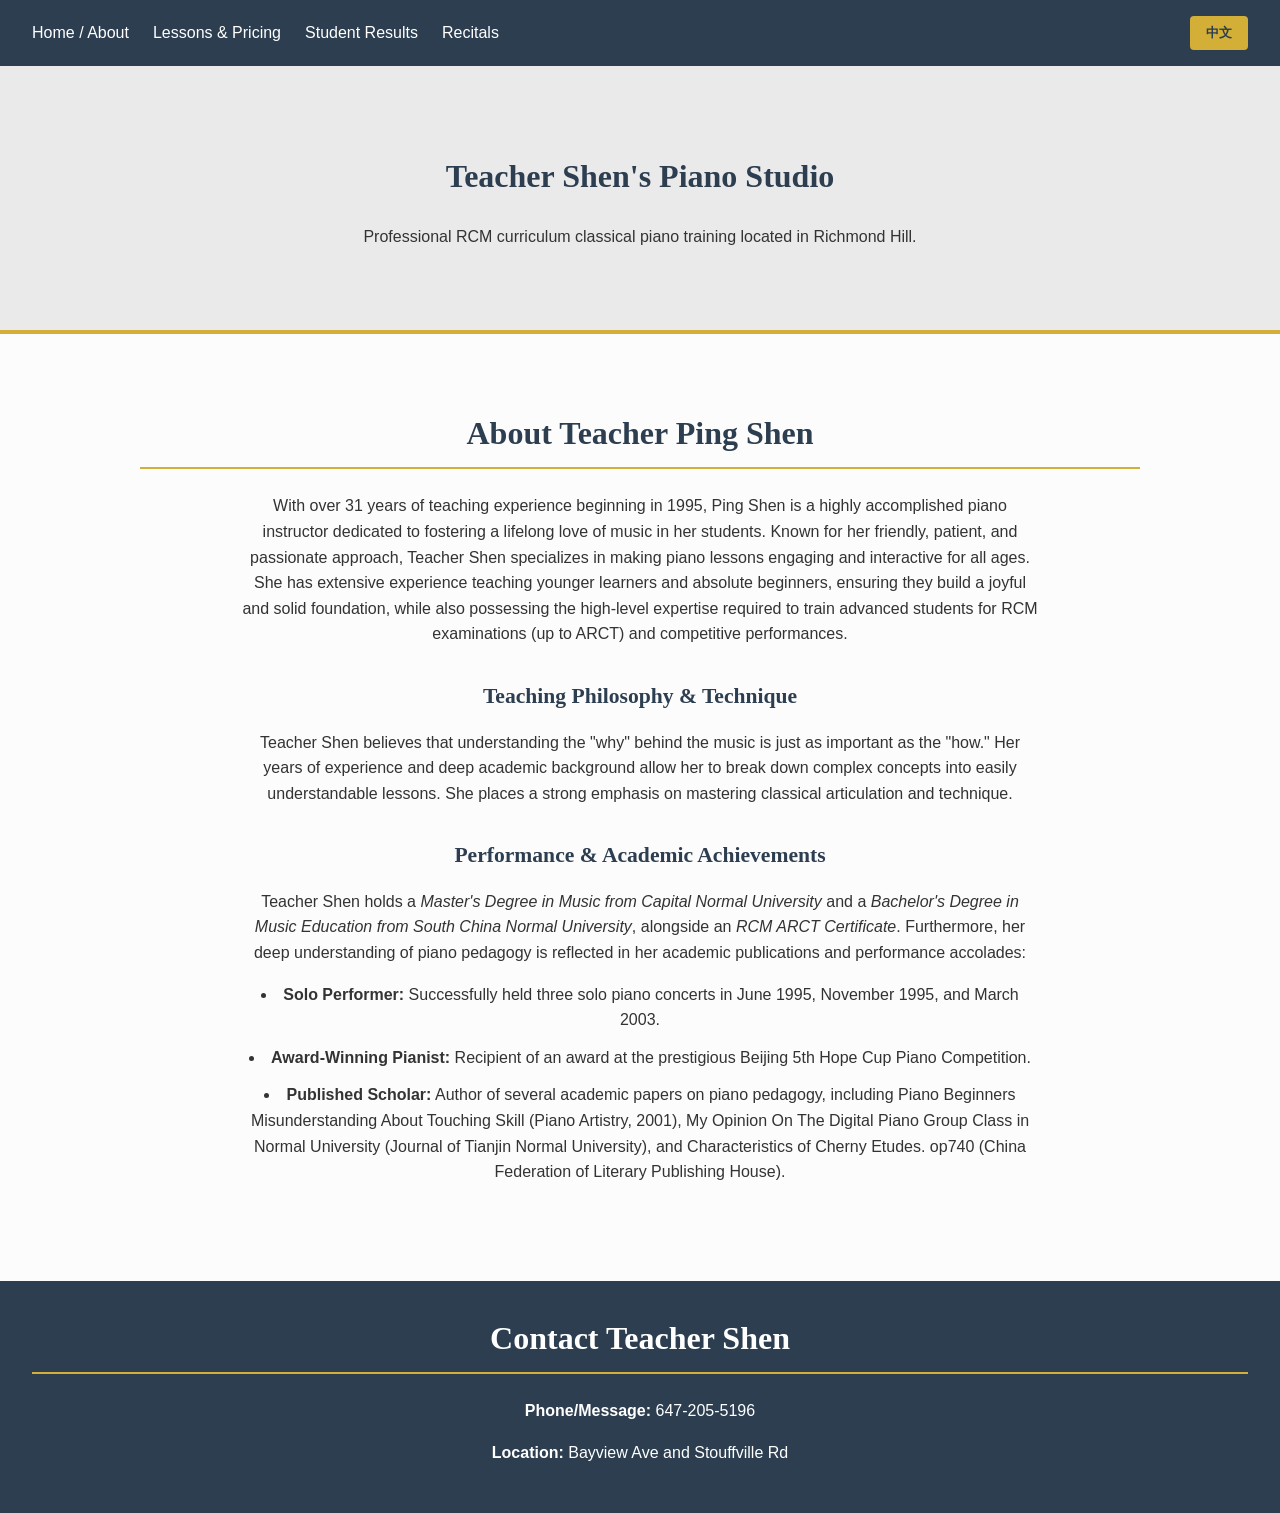
==== index.html @ e2a04bac "Initial commit" ====
<!DOCTYPE html>
<html lang="en">

<head>
    <meta charset="UTF-8">
    <meta name="viewport" content="width=device-width, initial-scale=1.0">
    <title>Teacher Shen's Piano Studio | 沈老师钢琴教学</title>
    <!-- Link to our shared CSS -->
    <link rel="stylesheet" href="style.css">
</head>

<body>

    <nav>
        <button type="button" class="nav-toggle" id="nav-toggle" aria-label="Toggle navigation" aria-expanded="false">
            <span class="waffle-icon" aria-hidden="true">
                <span></span><span></span><span></span>
                <span></span><span></span><span></span>
                <span></span><span></span><span></span>
            </span>
        </button>
        <div class="nav-links" id="nav-links">
            <a href="index.html" data-en="Home / About" data-zh="首页 / 关于老师">Home / About</a>
            <a href="lessons.html" data-en="Lessons & Pricing" data-zh="课程与价格">Lessons & Pricing</a>
            <a href="achievements.html" data-en="Student Results" data-zh="学生成绩">Student Results</a>
            <a href="recitals.html" data-en="Recitals" data-zh="音乐会">Recitals</a>
        </div>
        <button id="lang-toggle" onclick="toggleLanguage()">中文</button>
    </nav>

    <header class="hero">
        <h1 data-en="Teacher Shen's Piano Studio" data-zh="沈老师钢琴教学">Teacher Shen's Piano Studio</h1>
        <p data-en="Professional RCM curriculum classical piano training located in Richmond Hill."
            data-zh="位于 Richmond Hill 的专业RCM课程体系古典钢琴培训。">Professional classical piano training located in Richmond Hill.
        </p>
    </header>

    <div class="container">
        <section id="about">
            <h2 data-en="About Teacher Ping Shen" data-zh="关于沈娉老师">About Teacher Ping Shen</h2>
            <p data-en="With over 31 years of teaching experience beginning in 1995, Ping Shen is a highly accomplished piano instructor dedicated to fostering a lifelong love of music in her students. Known for her friendly, patient, and passionate approach, Teacher Shen specializes in making piano lessons engaging and interactive for all ages. She has extensive experience teaching younger learners and absolute beginners, ensuring they build a joyful and solid foundation, while also possessing the high-level expertise required to train advanced students for RCM examinations (up to ARCT) and competitive performances."
                data-zh="沈娉老师自1995年起开始从事钢琴教学，拥有超过31年的丰富经验。她是一位造诣深厚的钢琴教师，致力于培养学生对音乐的终身热爱。沈老师以其亲切、耐心和充满热情的教学风格而闻名，擅长为各个年龄段的学生提供生动有趣且互动性强的钢琴课程。她在教授低龄儿童和零基础初学者方面经验极其丰富，确保他们在快乐学习中打下坚实的基础；同时，她也具备极高的专业水平，能够为高级程度的学生提供RCM考级（最高至10级）以及各类钢琴比赛的专业指导。">
                With over 31 years of teaching experience beginning in 1995, Ping Shen is a highly accomplished piano
                instructor dedicated to fostering a lifelong love of music in her students. Known for her friendly,
                patient, and passionate approach, Teacher Shen specializes in making piano lessons engaging and
                interactive for all ages. She has extensive experience teaching younger learners and absolute beginners,
                ensuring they build a joyful and solid foundation, while also possessing the high-level expertise
                required to train advanced students for RCM examinations (up to ARCT) and competitive performances.
            </p>

            <h3 data-en="Teaching Philosophy & Technique" data-zh="教学理念与技巧">Teaching Philosophy & Technique</h3>
            <p data-en="Teacher Shen believes that understanding the &quot;why&quot; behind the music is just as important as the &quot;how.&quot; Her years of experience and deep academic background allow her to break down complex concepts into easily understandable lessons. She places a strong emphasis on mastering classical articulation and technique."
                data-zh="沈老师认为，理解音乐背后的「为什么」与掌握「怎么弹」同样重要。多年的教学经验和深厚的学术背景使她能够将复杂的概念转化为通俗易懂的课程。她非常注重古典音乐的触键方法与演奏技巧的掌握。">
                Teacher Shen believes that understanding the "why" behind the music is just as important as the "how."
                Her years of experience and deep academic background allow her to break down complex concepts into
                easily understandable lessons. She places a strong emphasis on mastering classical articulation and
                technique.</p>

            <h3 data-en="Performance & Academic Achievements" data-zh="演出与学术成就">Performance & Academic Achievements</h3>
            <p data-en="Teacher Shen holds a <em>Master's Degree in Music from Capital Normal University</em> and a <em>Bachelor's Degree in Music Education from South China Normal University</em>, alongside an <em>RCM ARCT Certificate</em>. Furthermore, her deep understanding of piano pedagogy is reflected in her academic publications and performance accolades:"
                data-zh="沈老师拥有<em>首都师范大学音乐硕士学位</em>、<em>华南师范大学音乐教育学士学位</em>，以及<em>RCM ARCT演奏文凭</em>。此外，她在钢琴教学法方面的深刻理解也充分体现在她的学术出版物和演出荣誉中：">
                Teacher Shen holds a <em>Master's Degree in Music from Capital Normal University</em> and a
                <em>Bachelor's Degree in Music Education from South China Normal University</em>, alongside an <em>RCM
                    ARCT Certificate</em>. Furthermore, her deep understanding of piano pedagogy is reflected in her
                academic publications and performance accolades:
            </p>
            <ul>
                <li data-en="<strong>Solo Performer:</strong> Successfully held three solo piano concerts in June 1995, November 1995, and March 2003."
                    data-zh="<strong>个人独奏音乐会：</strong>曾于1995年6月、1995年11月和2003年3月成功举办三场个人钢琴独奏音乐会。"><strong>Solo
                        Performer:</strong> Successfully held three solo piano concerts in June 1995, November 1995, and
                    March 2003.</li>
                <li data-en="<strong>Award-Winning Pianist:</strong> Recipient of an award at the prestigious Beijing 5th Hope Cup Piano Competition."
                    data-zh="<strong>获奖钢琴家：</strong>曾在著名的北京第五届「希望杯」钢琴比赛中荣获佳绩。"><strong>Award-Winning Pianist:</strong>
                    Recipient of an award at the prestigious Beijing 5th Hope Cup Piano Competition.</li>
                <li data-en="<strong>Published Scholar:</strong> Author of several academic papers on piano pedagogy, including Piano Beginners Misunderstanding About Touching Skill (Piano Artistry, 2001), My Opinion On The Digital Piano Group Class in Normal University (Journal of Tianjin Normal University), and Characteristics of Cherny Etudes. op740 (China Federation of Literary Publishing House)."
                    data-zh="<strong>学术发表：</strong>撰写并发表多篇钢琴教学领域的学术论文，包括：《浅谈钢琴初学者的触键误区》（发表于《钢琴艺术》，2001年）、《对高师数码钢琴集体课的几点看法》（发表于《天津师范大学学报》），以及《车尔尼练习曲OP.740的特点》（由中国文联出版社出版）。">
                    <strong>Published Scholar:</strong> Author of several academic papers on piano pedagogy, including
                    Piano Beginners Misunderstanding About Touching Skill (Piano Artistry, 2001), My Opinion On The
                    Digital Piano Group Class in Normal University (Journal of Tianjin Normal University), and
                    Characteristics of Cherny Etudes. op740 (China Federation of Literary Publishing House).
                </li>
            </ul>
        </section>
    </div>

    <footer>
        <h2 style="color: white; margin-top: 0;" data-en="Contact Teacher Shen" data-zh="联系沈老师">Contact Teacher Shen
        </h2>
        <p><strong data-en="Phone/Message:" data-zh="电话/短信:">Phone/Message:</strong> 647-205-5196</p>
        <p><strong data-en="Location:" data-zh="地址:">Location:</strong> Bayview Ave and Stouffville Rd</p>
    </footer>

    <!-- Link to our shared JavaScript -->
    <script src="script.js"></script>
</body>

</html>
---- style.css ----
:root {
    --primary-color: #2c3e50;
    --accent-color: #d4af37;
    --bg-color: #fcfcfc;
    --text-color: #333333;
}

body {
    font-family: 'Segoe UI', Tahoma, Geneva, Verdana, sans-serif;
    margin: 0;
    padding: 0;
    background-color: var(--bg-color);
    color: var(--text-color);
    line-height: 1.6;
}

h1, h2, h3 {
    font-family: 'Georgia', serif;
    color: var(--primary-color);
}

nav {
    background-color: var(--primary-color);
    padding: 1rem 2rem;
    display: flex;
    justify-content: space-between;
    align-items: center;
    flex-wrap: wrap;
    gap: 0.75rem;
    position: sticky;
    top: 0;
    z-index: 1000;
}

.nav-toggle {
    display: none;
    background: none;
    border: none;
    cursor: pointer;
    padding: 0.35rem;
    line-height: 0;
}

.waffle-icon {
    display: grid;
    grid-template-columns: repeat(3, 5px);
    gap: 4px;
}

.waffle-icon span {
    width: 5px;
    height: 5px;
    background-color: white;
    border-radius: 1px;
}

.nav-links {
    display: flex;
    align-items: center;
    flex-wrap: wrap;
}

.nav-links a {
    color: white;
    text-decoration: none;
    margin-right: 1.5rem;
    font-size: 1rem;
    white-space: nowrap;
}

.nav-links a:hover {
    color: var(--accent-color);
}

#lang-toggle {
    background-color: var(--accent-color);
    color: var(--primary-color);
    border: none;
    padding: 0.5rem 1rem;
    font-weight: bold;
    cursor: pointer;
    border-radius: 4px;
}

#lang-toggle:hover {
    background-color: #e5c158;
}

.hero {
    text-align: center;
    padding: 4rem 2rem;
    background-color: #eaeaea;
    border-bottom: 4px solid var(--accent-color);
}

.container {
    max-width: 1000px;
    margin: 0 auto;
    padding: 3rem 2rem;
    min-height: 50vh; /* Keeps the footer at the bottom on short pages */
}

.container section {
    text-align: center;
}

.container p,
.container li {
    max-width: 800px;
    margin-left: auto;
    margin-right: auto;
    text-wrap: pretty;
}

h2 {
    font-size: 2rem;
    border-bottom: 2px solid var(--accent-color);
    padding-bottom: 0.5rem;
    margin-bottom: 1.5rem;
}

.qualifications {
    background-color: #f4f4f4;
    padding: 1.5rem;
    border-left: 5px solid var(--primary-color);
    margin-top: 1.5rem;
}

#about h3 {
    margin-top: 2rem;
    margin-bottom: 0.75rem;
    font-size: 1.35rem;
}

#about ul {
    margin-top: 1rem;
    padding-left: 0;
    list-style-position: inside;
}

#about li {
    margin-bottom: 0.75rem;
}

.gallery-grid {
    display: grid;
    grid-template-columns: repeat(auto-fill, minmax(220px, 1fr));
    gap: 1.25rem;
    margin-top: 2rem;
}

.gallery-item {
    aspect-ratio: 4 / 3;
    overflow: hidden;
    border-radius: 8px;
    box-shadow: 0 2px 8px rgba(0, 0, 0, 0.15);
    cursor: pointer;
    background-color: #eaeaea;
}

.gallery-item img {
    width: 100%;
    height: 100%;
    object-fit: cover;
    display: block;
    transition: transform 0.25s ease;
}

.gallery-item:hover img {
    transform: scale(1.06);
}

.lightbox-overlay {
    display: none;
    position: fixed;
    inset: 0;
    background-color: rgba(0, 0, 0, 0.88);
    z-index: 2000;
    align-items: center;
    justify-content: center;
    padding: 2rem;
}

.lightbox-overlay.open {
    display: flex;
}

.lightbox-overlay img {
    max-width: 100%;
    max-height: 90vh;
    border-radius: 6px;
    box-shadow: 0 8px 30px rgba(0, 0, 0, 0.5);
}

.lightbox-close {
    position: absolute;
    top: 1.25rem;
    right: 1.75rem;
    background: none;
    border: none;
    color: white;
    font-size: 2.5rem;
    line-height: 1;
    cursor: pointer;
}

.lightbox-close:hover {
    color: var(--accent-color);
}

.lightbox-nav {
    position: absolute;
    top: 50%;
    transform: translateY(-50%);
    background: rgba(255, 255, 255, 0.1);
    border: none;
    color: white;
    font-size: 1.75rem;
    line-height: 1;
    cursor: pointer;
    padding: 0.75rem 1rem;
    border-radius: 50%;
}

.lightbox-nav:hover {
    background: rgba(255, 255, 255, 0.25);
    color: var(--accent-color);
}

.lightbox-prev {
    left: 1.25rem;
}

.lightbox-next {
    right: 1.25rem;
}

@media (max-width: 600px) {
    .lightbox-nav {
        font-size: 1.25rem;
        padding: 0.5rem 0.75rem;
    }

    .lightbox-prev {
        left: 0.5rem;
    }

    .lightbox-next {
        right: 0.5rem;
    }
}

footer {
    background-color: var(--primary-color);
    color: white;
    text-align: center;
    padding: 2rem;
    margin-top: 2rem;
}

body.lessons-page {
    display: flex;
    flex-direction: column;
    min-height: 100vh;
}

body.lessons-page footer {
    margin-top: auto;
}

body.lessons-page .container {
    flex: 1;
    display: flex;
    align-items: center;
    justify-content: center;
    min-height: 0;
}

body.lessons-page #lessons {
    width: 100%;
}

@media (max-width: 900px) {
    nav {
        padding: 1rem 1.25rem;
    }

    .nav-toggle {
        display: block;
        order: 1;
    }

    #lang-toggle {
        order: 2;
        margin-left: auto;
    }

    .nav-links {
        order: 3;
        display: none;
        flex-direction: column;
        align-items: stretch;
        width: 100%;
        padding-top: 0.5rem;
        border-top: 1px solid rgba(255, 255, 255, 0.15);
    }

    .nav-links.open {
        display: flex;
    }

    .nav-links a {
        margin-right: 0;
        padding: 0.85rem 0;
        border-bottom: 1px solid rgba(255, 255, 255, 0.1);
        text-align: center;
    }

    .nav-links a:last-child {
        border-bottom: none;
    }
}
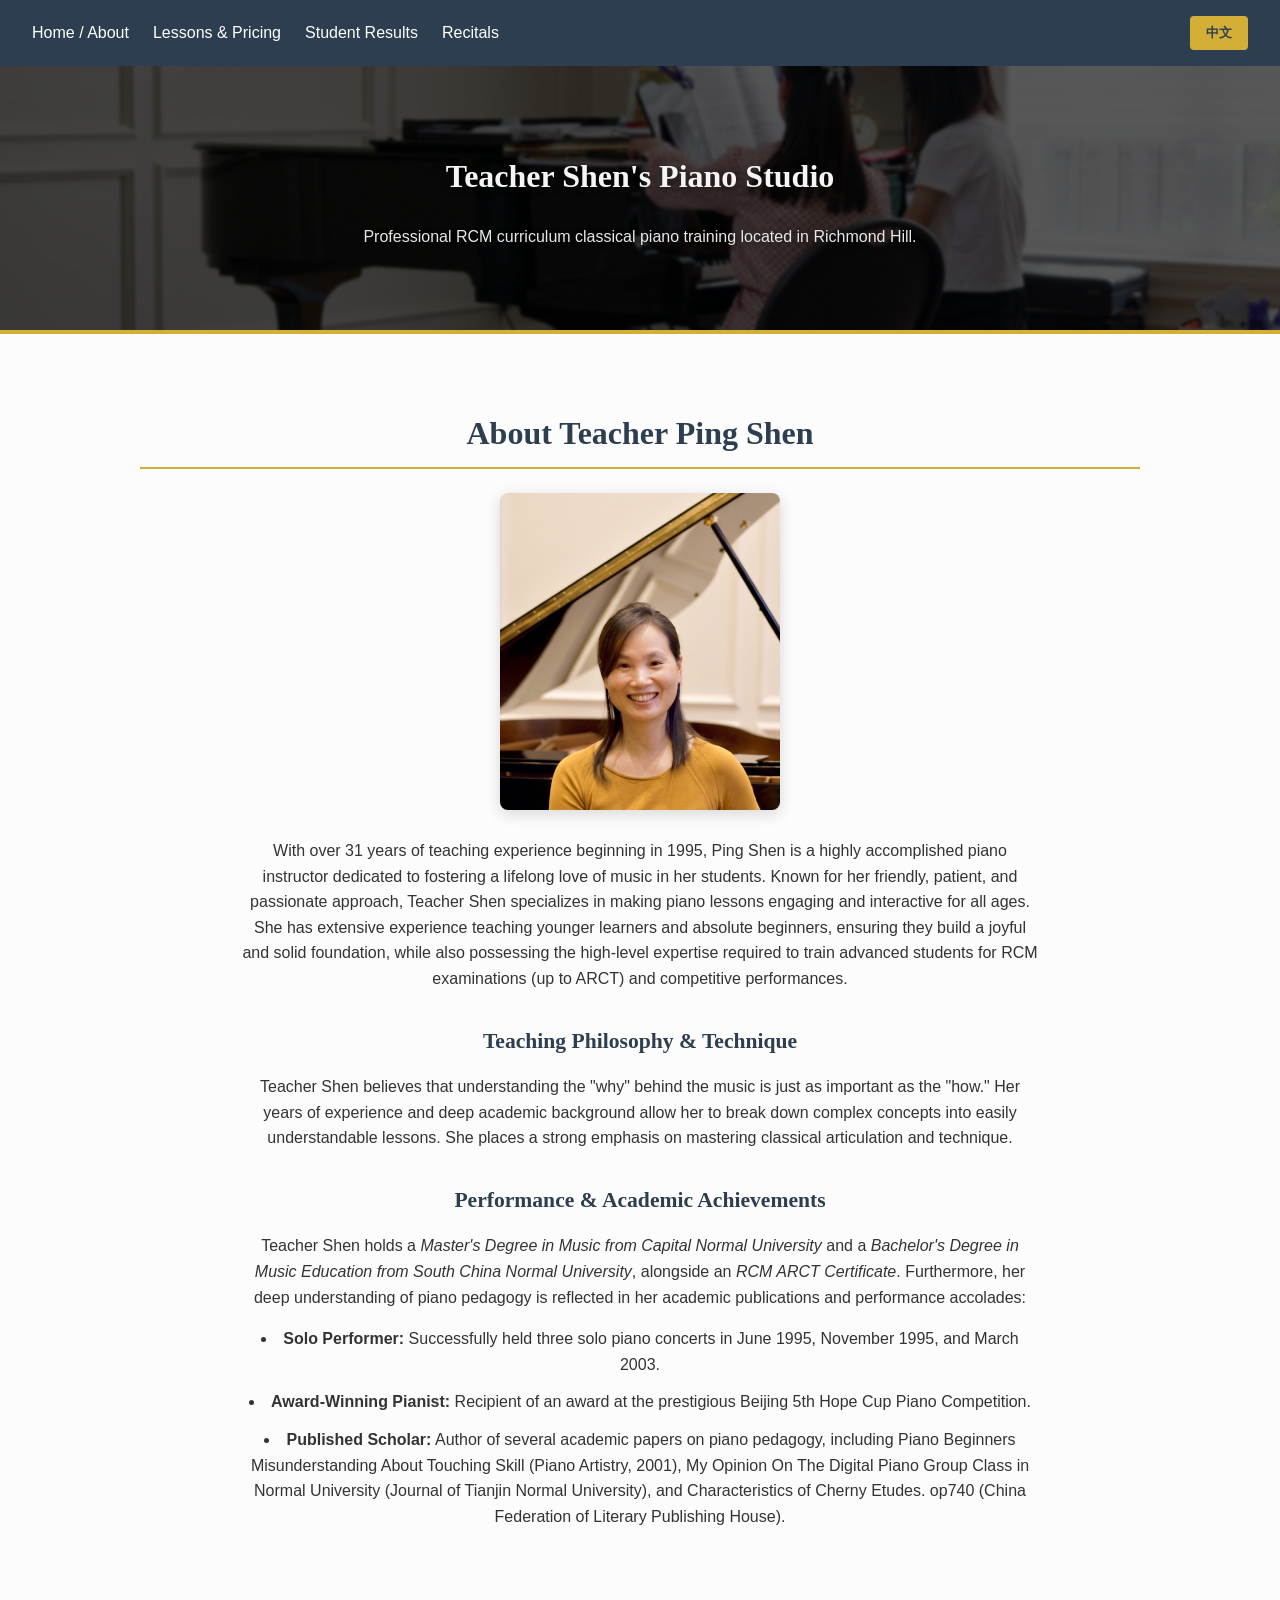
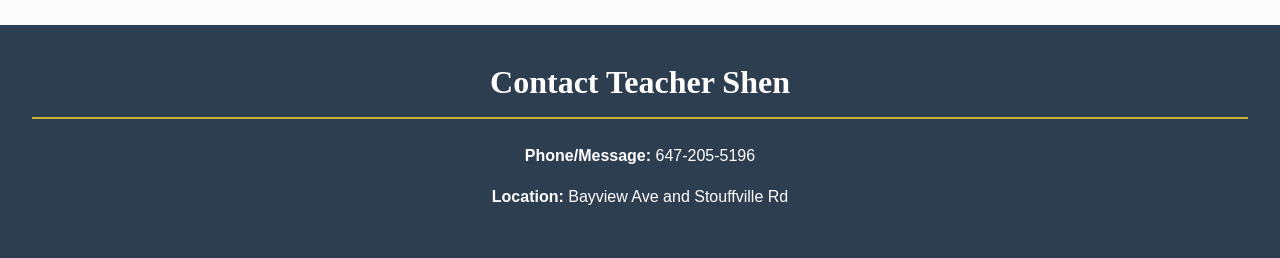
==== commit 443e9826: "updated main page" ====
--- a/index.html
+++ b/index.html
@@ -38,6 +38,7 @@
     <div class="container">
         <section id="about">
             <h2 data-en="About Teacher Ping Shen" data-zh="关于沈娉老师">About Teacher Ping Shen</h2>
+            <img class="about-portrait" src="Pictures/WebPortrait.png" alt="Teacher Ping Shen" width="320" height="400">
             <p data-en="With over 31 years of teaching experience beginning in 1995, Ping Shen is a highly accomplished piano instructor dedicated to fostering a lifelong love of music in her students. Known for her friendly, patient, and passionate approach, Teacher Shen specializes in making piano lessons engaging and interactive for all ages. She has extensive experience teaching younger learners and absolute beginners, ensuring they build a joyful and solid foundation, while also possessing the high-level expertise required to train advanced students for RCM examinations (up to ARCT) and competitive performances."
                 data-zh="沈娉老师自1995年起开始从事钢琴教学，拥有超过31年的丰富经验。她是一位造诣深厚的钢琴教师，致力于培养学生对音乐的终身热爱。沈老师以其亲切、耐心和充满热情的教学风格而闻名，擅长为各个年龄段的学生提供生动有趣且互动性强的钢琴课程。她在教授低龄儿童和零基础初学者方面经验极其丰富，确保他们在快乐学习中打下坚实的基础；同时，她也具备极高的专业水平，能够为高级程度的学生提供RCM考级（最高至10级）以及各类钢琴比赛的专业指导。">
                 With over 31 years of teaching experience beginning in 1995, Ping Shen is a highly accomplished piano
--- a/style.css
+++ b/style.css
@@ -14,7 +14,9 @@
     line-height: 1.6;
 }
 
-h1, h2, h3 {
+h1,
+h2,
+h3 {
     font-family: 'Georgia', serif;
     color: var(--primary-color);
 }
@@ -87,17 +89,55 @@
 }
 
 .hero {
+    position: relative;
     text-align: center;
     padding: 4rem 2rem;
-    background-color: #eaeaea;
+    background-color: #2c3e50;
     border-bottom: 4px solid var(--accent-color);
+    overflow: hidden;
+    isolation: isolate;
+}
+
+.hero::before {
+    content: "";
+    position: absolute;
+    inset: -20%;
+    background-image: url('Pictures/WebBanner.png');
+    background-size: cover;
+    background-position: center center;
+    background-repeat: no-repeat;
+    filter: blur(1.5px);
+    /* Shift image right so the piano sits nearer the banner center */
+    transform: scale(1.05) translateX(6%);
+    z-index: -2;
+}
+
+.hero::after {
+    content: "";
+    position: absolute;
+    inset: 0;
+    background-color: rgba(0, 0, 0, 0.65);
+    z-index: -1;
+}
+
+.hero h1 {
+    position: relative;
+    color: #f5f5f5;
+    text-shadow: 0 2px 8px rgba(0, 0, 0, 0.45);
+}
+
+.hero p {
+    position: relative;
+    color: #e8e8e8;
+    text-shadow: 0 1px 6px rgba(0, 0, 0, 0.4);
 }
 
 .container {
     max-width: 1000px;
     margin: 0 auto;
     padding: 3rem 2rem;
-    min-height: 50vh; /* Keeps the footer at the bottom on short pages */
+    min-height: 50vh;
+    /* Keeps the footer at the bottom on short pages */
 }
 
 .container section {
@@ -124,6 +164,15 @@
     padding: 1.5rem;
     border-left: 5px solid var(--primary-color);
     margin-top: 1.5rem;
+}
+
+.about-portrait {
+    display: block;
+    width: min(280px, 70%);
+    height: auto;
+    margin: 0 auto 1.75rem;
+    border-radius: 8px;
+    box-shadow: 0 4px 16px rgba(0, 0, 0, 0.15);
 }
 
 #about h3 {
@@ -319,4 +368,4 @@
     .nav-links a:last-child {
         border-bottom: none;
     }
-}
+}
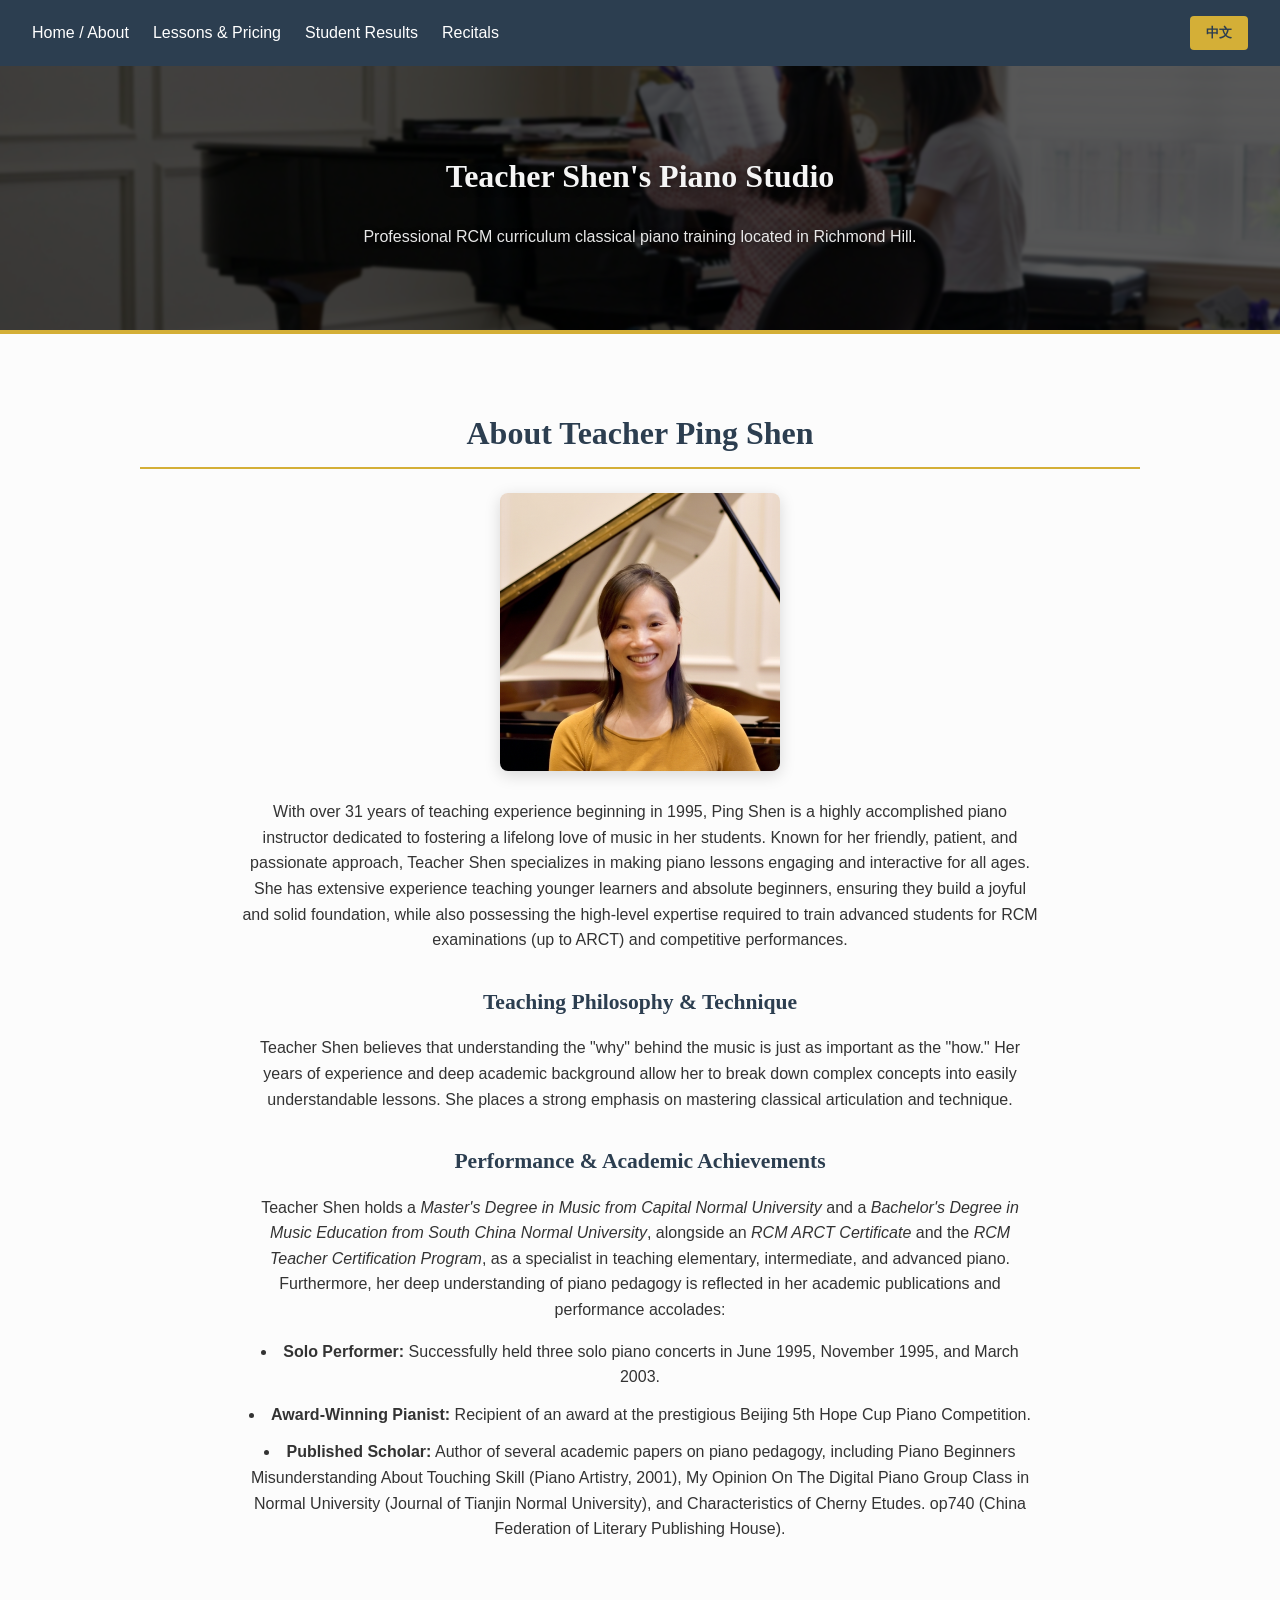
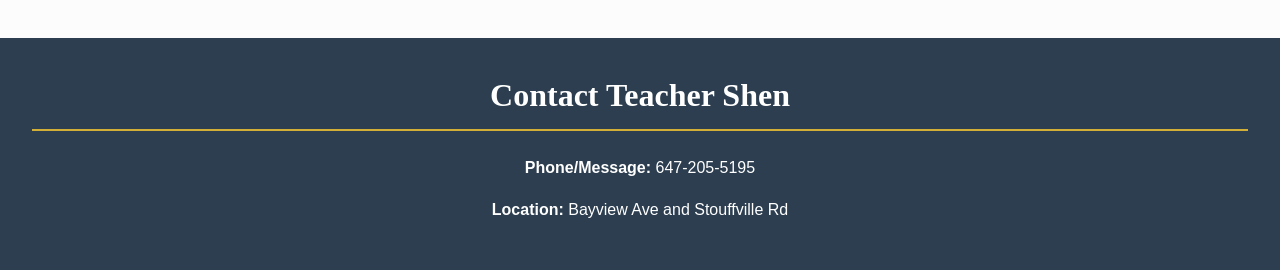
==== commit 7119aece: "updated text" ====
--- a/index.html
+++ b/index.html
@@ -40,7 +40,7 @@
             <h2 data-en="About Teacher Ping Shen" data-zh="关于沈娉老师">About Teacher Ping Shen</h2>
             <img class="about-portrait" src="Pictures/WebPortrait.png" alt="Teacher Ping Shen" width="320" height="400">
             <p data-en="With over 31 years of teaching experience beginning in 1995, Ping Shen is a highly accomplished piano instructor dedicated to fostering a lifelong love of music in her students. Known for her friendly, patient, and passionate approach, Teacher Shen specializes in making piano lessons engaging and interactive for all ages. She has extensive experience teaching younger learners and absolute beginners, ensuring they build a joyful and solid foundation, while also possessing the high-level expertise required to train advanced students for RCM examinations (up to ARCT) and competitive performances."
-                data-zh="沈娉老师自1995年起开始从事钢琴教学，拥有超过31年的丰富经验。她是一位造诣深厚的钢琴教师，致力于培养学生对音乐的终身热爱。沈老师以其亲切、耐心和充满热情的教学风格而闻名，擅长为各个年龄段的学生提供生动有趣且互动性强的钢琴课程。她在教授低龄儿童和零基础初学者方面经验极其丰富，确保他们在快乐学习中打下坚实的基础；同时，她也具备极高的专业水平，能够为高级程度的学生提供RCM考级（最高至10级）以及各类钢琴比赛的专业指导。">
+                data-zh="沈娉老师自1995年起开始从事钢琴教学，拥有超过31年的丰富经验。她是一位造诣深厚的钢琴教师，致力于培养学生对音乐的终身热爱。沈老师以其亲切、耐心和充满热情的教学风格而闻名，擅长为各个年龄段的学生提供生动有趣且互动性强的钢琴课程。她在教授低龄儿童和零基础初学者方面经验极其丰富，确保他们在快乐学习中打下坚实的基础；同时，她也具备极高的专业水平，能够为高级程度的学生提供RCM考级（最高至ARCT）以及各类钢琴比赛的专业指导。">
                 With over 31 years of teaching experience beginning in 1995, Ping Shen is a highly accomplished piano
                 instructor dedicated to fostering a lifelong love of music in her students. Known for her friendly,
                 patient, and passionate approach, Teacher Shen specializes in making piano lessons engaging and
@@ -58,12 +58,13 @@
                 technique.</p>
 
             <h3 data-en="Performance & Academic Achievements" data-zh="演出与学术成就">Performance & Academic Achievements</h3>
-            <p data-en="Teacher Shen holds a <em>Master's Degree in Music from Capital Normal University</em> and a <em>Bachelor's Degree in Music Education from South China Normal University</em>, alongside an <em>RCM ARCT Certificate</em>. Furthermore, her deep understanding of piano pedagogy is reflected in her academic publications and performance accolades:"
-                data-zh="沈老师拥有<em>首都师范大学音乐硕士学位</em>、<em>华南师范大学音乐教育学士学位</em>，以及<em>RCM ARCT演奏文凭</em>。此外，她在钢琴教学法方面的深刻理解也充分体现在她的学术出版物和演出荣誉中：">
+            <p data-en="Teacher Shen holds a <em>Master's Degree in Music from Capital Normal University</em> and a <em>Bachelor's Degree in Music Education from South China Normal University</em>, alongside an <em>RCM ARCT Certificate</em> and the <em>RCM Teacher Certification Program</em>, as a specialist in teaching elementary, intermediate, and advanced piano. Furthermore, her deep understanding of piano pedagogy is reflected in her academic publications and performance accolades:"
+                data-zh="沈老师拥有<em>首都师范大学音乐硕士学位</em>、<em>华南师范大学音乐教育学士学位</em>，以及<em>RCM ARCT演奏文凭</em>和<em>RCM教师认证课程</em>资格，专长于初级、中级与高级钢琴教学。此外，她在钢琴教学法方面的深刻理解也充分体现在她的学术出版物和演出荣誉中：">
                 Teacher Shen holds a <em>Master's Degree in Music from Capital Normal University</em> and a
                 <em>Bachelor's Degree in Music Education from South China Normal University</em>, alongside an <em>RCM
-                    ARCT Certificate</em>. Furthermore, her deep understanding of piano pedagogy is reflected in her
-                academic publications and performance accolades:
+                    ARCT Certificate</em> and the <em>RCM Teacher Certification Program</em>, as a specialist in teaching
+                elementary, intermediate, and advanced piano. Furthermore, her deep understanding of piano pedagogy is
+                reflected in her academic publications and performance accolades:
             </p>
             <ul>
                 <li data-en="<strong>Solo Performer:</strong> Successfully held three solo piano concerts in June 1995, November 1995, and March 2003."
@@ -87,7 +88,7 @@
     <footer>
         <h2 style="color: white; margin-top: 0;" data-en="Contact Teacher Shen" data-zh="联系沈老师">Contact Teacher Shen
         </h2>
-        <p><strong data-en="Phone/Message:" data-zh="电话/短信:">Phone/Message:</strong> 647-205-5196</p>
+        <p><strong data-en="Phone/Message:" data-zh="电话/短信:">Phone/Message:</strong> 647-205-5195</p>
         <p><strong data-en="Location:" data-zh="地址:">Location:</strong> Bayview Ave and Stouffville Rd</p>
     </footer>
 
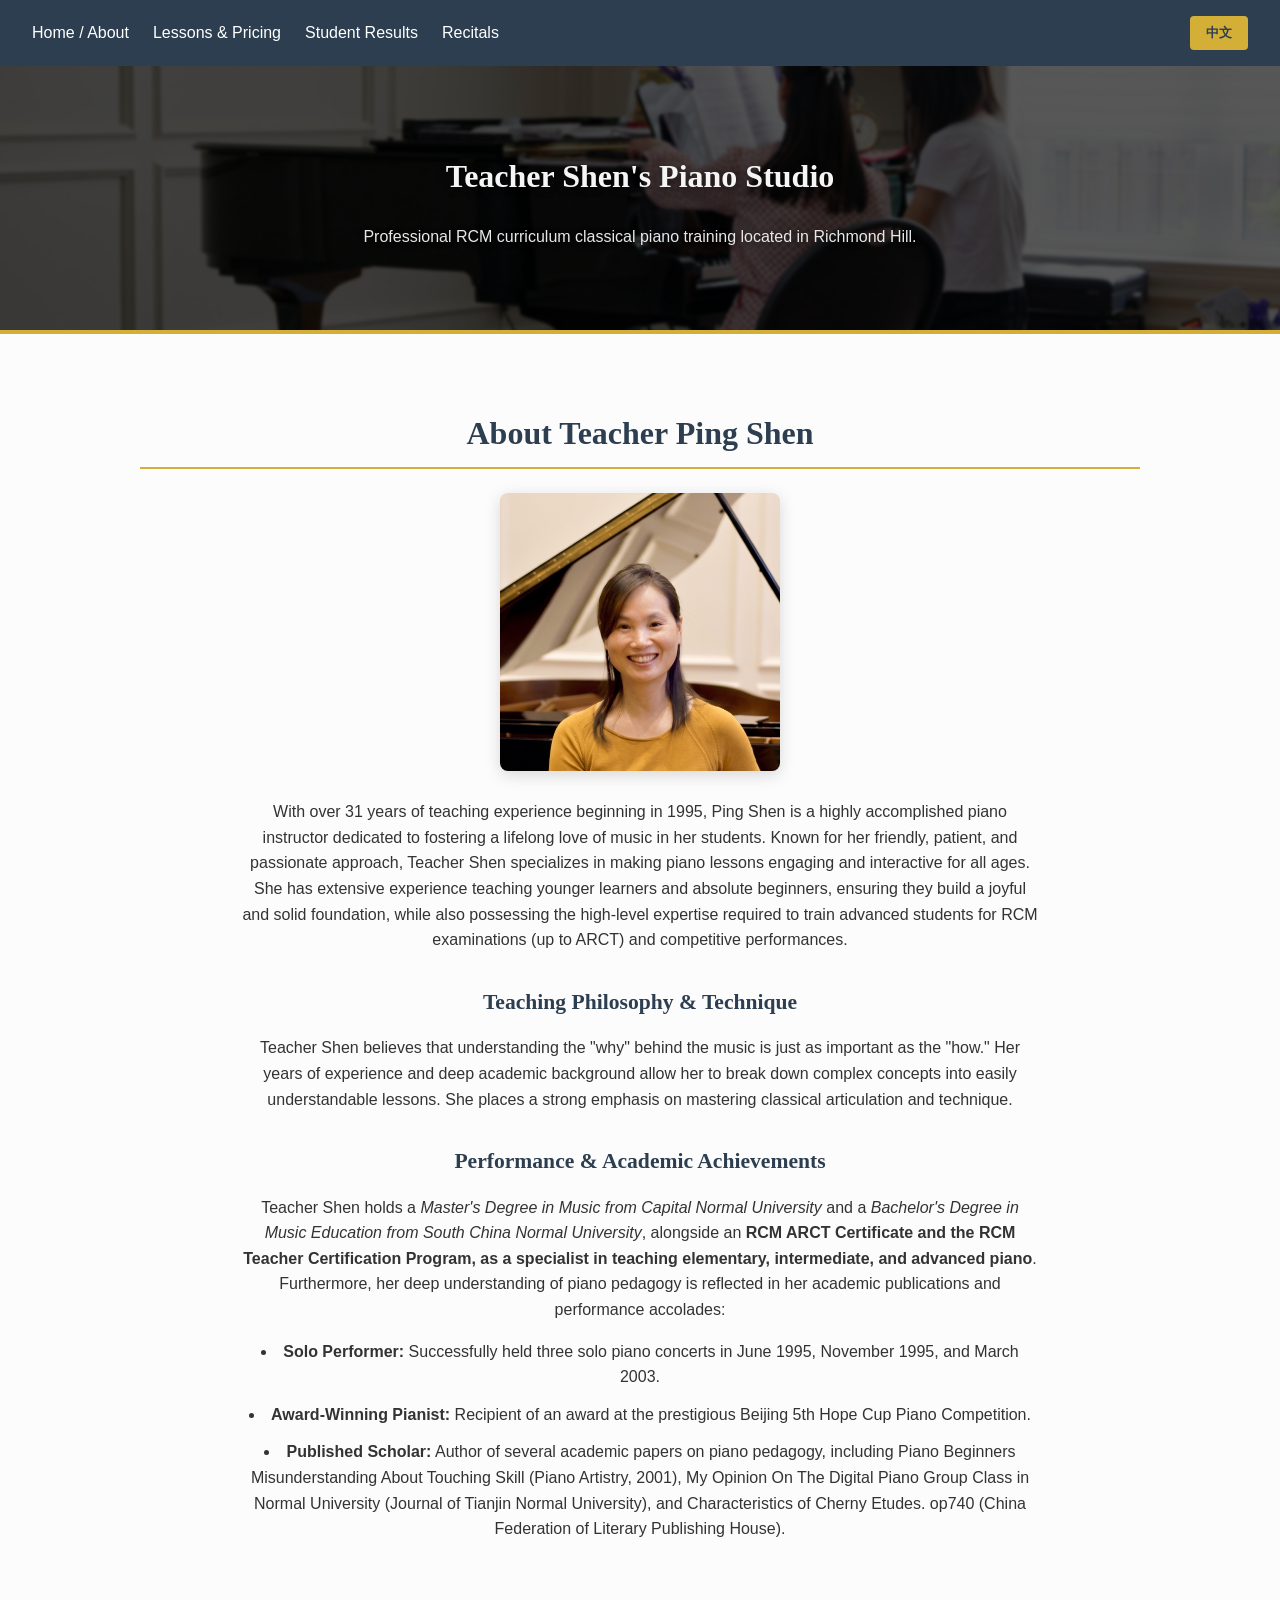
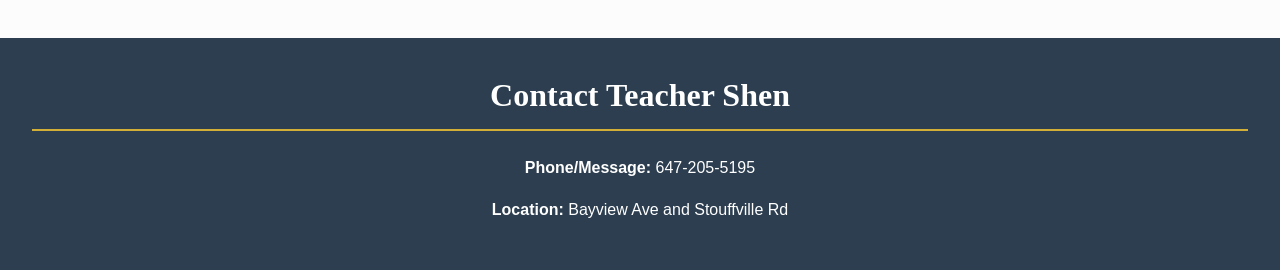
==== commit 1b225de6: "Show RCM exam levels and scores, and split the achievements gallery. Co-authored-by: Cursor <cursora" ====
--- a/index.html
+++ b/index.html
@@ -58,13 +58,13 @@
                 technique.</p>
 
             <h3 data-en="Performance & Academic Achievements" data-zh="演出与学术成就">Performance & Academic Achievements</h3>
-            <p data-en="Teacher Shen holds a <em>Master's Degree in Music from Capital Normal University</em> and a <em>Bachelor's Degree in Music Education from South China Normal University</em>, alongside an <em>RCM ARCT Certificate</em> and the <em>RCM Teacher Certification Program</em>, as a specialist in teaching elementary, intermediate, and advanced piano. Furthermore, her deep understanding of piano pedagogy is reflected in her academic publications and performance accolades:"
-                data-zh="沈老师拥有<em>首都师范大学音乐硕士学位</em>、<em>华南师范大学音乐教育学士学位</em>，以及<em>RCM ARCT演奏文凭</em>和<em>RCM教师认证课程</em>资格，专长于初级、中级与高级钢琴教学。此外，她在钢琴教学法方面的深刻理解也充分体现在她的学术出版物和演出荣誉中：">
+            <p data-en="Teacher Shen holds a <em>Master's Degree in Music from Capital Normal University</em> and a <em>Bachelor's Degree in Music Education from South China Normal University</em>, alongside an <strong>RCM ARCT Certificate and the RCM Teacher Certification Program, as a specialist in teaching elementary, intermediate, and advanced piano</strong>. Furthermore, her deep understanding of piano pedagogy is reflected in her academic publications and performance accolades:"
+                data-zh="沈老师拥有<em>首都师范大学音乐硕士学位</em>、<em>华南师范大学音乐教育学士学位</em>，以及<strong>RCM ARCT演奏文凭和RCM教师认证课程资格，专长于初级、中级与高级钢琴教学</strong>。此外，她在钢琴教学法方面的深刻理解也充分体现在她的学术出版物和演出荣誉中：">
                 Teacher Shen holds a <em>Master's Degree in Music from Capital Normal University</em> and a
-                <em>Bachelor's Degree in Music Education from South China Normal University</em>, alongside an <em>RCM
-                    ARCT Certificate</em> and the <em>RCM Teacher Certification Program</em>, as a specialist in teaching
-                elementary, intermediate, and advanced piano. Furthermore, her deep understanding of piano pedagogy is
-                reflected in her academic publications and performance accolades:
+                <em>Bachelor's Degree in Music Education from South China Normal University</em>, alongside an
+                <strong>RCM ARCT Certificate and the RCM Teacher Certification Program, as a specialist in teaching elementary, intermediate, and advanced piano</strong>.
+                Furthermore, her deep understanding of piano pedagogy is reflected in her academic publications and
+                performance accolades:
             </p>
             <ul>
                 <li data-en="<strong>Solo Performer:</strong> Successfully held three solo piano concerts in June 1995, November 1995, and March 2003."
--- a/style.css
+++ b/style.css
@@ -198,13 +198,46 @@
     margin-top: 2rem;
 }
 
+.gallery-heading {
+    margin-top: 2.5rem;
+    margin-bottom: 0.25rem;
+    font-size: 1.45rem;
+}
+
+.gallery-heading:first-of-type {
+    margin-top: 0.5rem;
+}
+
 .gallery-item {
+    position: relative;
     aspect-ratio: 4 / 3;
     overflow: hidden;
     border-radius: 8px;
     box-shadow: 0 2px 8px rgba(0, 0, 0, 0.15);
     cursor: pointer;
     background-color: #eaeaea;
+}
+
+.gallery-caption {
+    position: absolute;
+    left: 0;
+    right: 0;
+    bottom: 0;
+    padding: 0.45rem 0.6rem;
+    background: rgba(0, 0, 0, 0.72);
+    color: #fff;
+    font-size: 0.9rem;
+    font-weight: 600;
+    line-height: 1.3;
+    text-align: center;
+    opacity: 0;
+    transition: opacity 0.2s ease;
+    pointer-events: none;
+}
+
+.gallery-item:hover .gallery-caption,
+.gallery-item:focus-within .gallery-caption {
+    opacity: 1;
 }
 
 .gallery-item img {
@@ -236,9 +269,26 @@
 
 .lightbox-overlay img {
     max-width: 100%;
-    max-height: 90vh;
+    max-height: 80vh;
     border-radius: 6px;
     box-shadow: 0 8px 30px rgba(0, 0, 0, 0.5);
+}
+
+.lightbox-caption {
+    position: absolute;
+    left: 1rem;
+    right: 1rem;
+    bottom: 1.25rem;
+    margin: 0;
+    color: #fff;
+    font-size: 1.15rem;
+    font-weight: 600;
+    text-align: center;
+    text-shadow: 0 1px 4px rgba(0, 0, 0, 0.6);
+}
+
+.lightbox-caption[hidden] {
+    display: none;
 }
 
 .lightbox-close {
